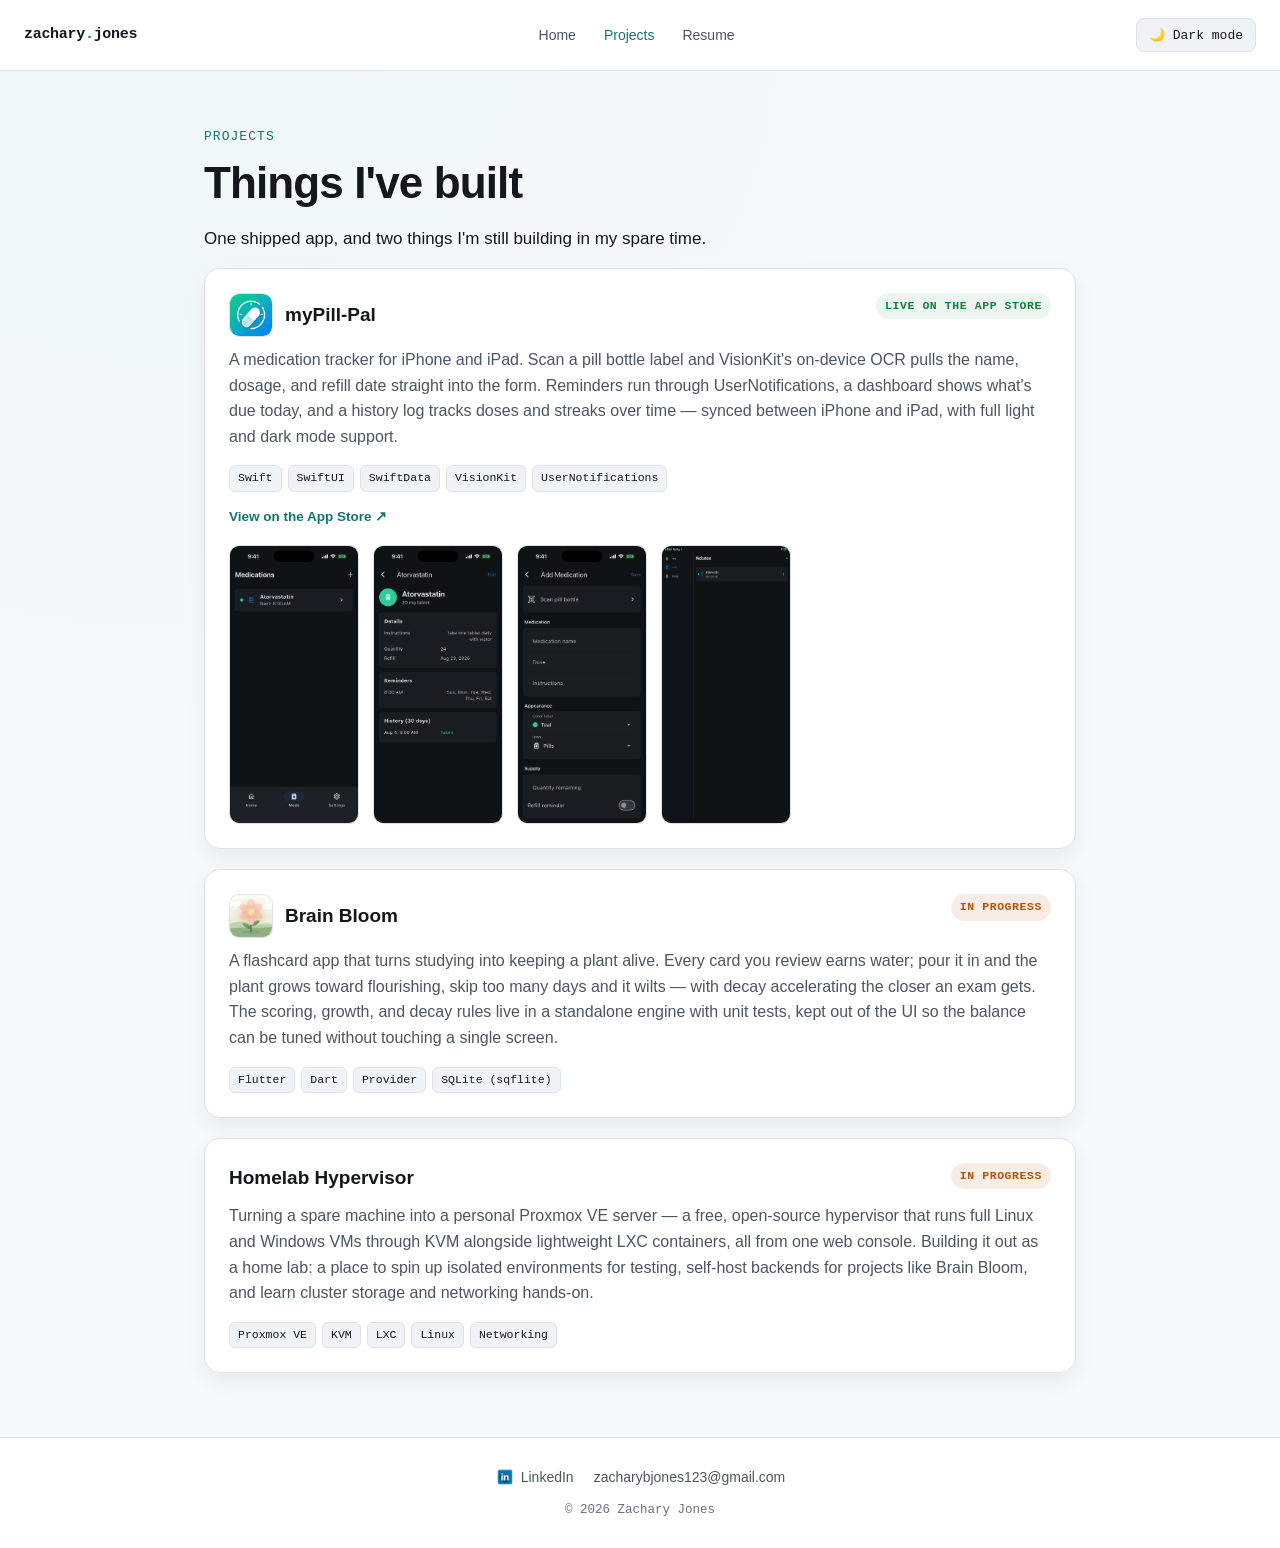
==== projects.html @ 63bf4d77 "Updates to personal website - Rebuild index.html, resume.html, portfolio.css, and portfolio.js with " ====
<!DOCTYPE html>
<html lang="en">
<head>
  <meta charset="UTF-8">
  <title>Projects — Zachary Jones</title>
  <meta name="viewport" content="width=device-width, initial-scale=1">
  <meta name="description" content="Projects by Zachary Jones — a published iOS app, a Flutter app in progress, and a self-hosted Proxmox homelab.">
  <meta name="author" content="Zachary Jones">
  <meta name="theme-color" content="#0b0e11">
  <link rel="icon" href="favicon.ico">
  <script>
    (function () {
      try {
        var stored = localStorage.getItem("theme");
        var light = stored ? stored === "light" : window.matchMedia("(prefers-color-scheme: light)").matches;
        if (light) document.documentElement.classList.add("light-mode");
      } catch (e) {}
    })();
  </script>
  <link rel="stylesheet" href="portfolio.css">
</head>
<body>
  <a class="skip-link" href="#main">Skip to content</a>
  <div class="wrapper">
    <header class="site-header">
      <a class="brand" href="index.html">zachary<span>.</span>jones</a>
      <input type="checkbox" id="navToggle" class="nav-toggle">
      <label for="navToggle" class="nav-toggle-label" aria-label="Toggle navigation menu">
        <svg width="20" height="20" viewBox="0 0 20 20" fill="none" stroke-width="2" stroke-linecap="round">
          <line x1="2" y1="5" x2="18" y2="5"></line>
          <line x1="2" y1="10" x2="18" y2="10"></line>
          <line x1="2" y1="15" x2="18" y2="15"></line>
        </svg>
      </label>
      <nav class="site-nav" aria-label="Primary">
        <a href="index.html">Home</a>
        <a href="projects.html" aria-current="page">Projects</a>
        <a href="resume.html">Resume</a>
      </nav>
      <div class="header-actions">
        <button class="toggle-button" id="darkModeToggle" aria-pressed="false">☀️ Light mode</button>
      </div>
    </header>

    <main id="main">
      <div class="container">
        <p class="eyebrow">Projects</p>
        <h1>Things I've built</h1>
        <p class="lede">One shipped app, and two things I'm still building in my spare time.</p>

        <div class="projects-grid" id="projectsSection"></div>
      </div>
    </main>

    <footer>
      <div class="footer-links">
        <a href="https://www.linkedin.com/in/zachary-jones11/" target="_blank" rel="noopener noreferrer">
          <img class="footer-icon" src="linked-in.jpg" alt="" />
          LinkedIn
        </a>
        <a id="contactEmail" href="#">Loading…</a>
      </div>
      <div class="footer-copy">&copy; 2026 Zachary Jones</div>
    </footer>
  </div>
  <script src="portfolio.js" defer></script>
</body>
</html>
---- portfolio.css ----
/* ==========================================================================
   Zachary Jones — Portfolio
   Design tokens + base styles first, components after, mobile last.
   ========================================================================== */

:root {
  --bg: #0b0e11;
  --bg-elev: #12161b;
  --bg-elev-2: #171c22;
  --border: #232a32;
  --text: #e7edf2;
  --text-dim: #8f9aa6;
  --text-faint: #838f9b;
  --accent: #5eead4;
  --accent-dim: #2f7a6d;
  --accent-ink: #06201c;
  --status-live: #86efac;
  --status-live-bg: rgba(134, 239, 172, 0.1);
  --status-progress: #fbbf24;
  --status-progress-bg: rgba(251, 191, 36, 0.1);
  --radius: 10px;
  --radius-lg: 16px;
  --font-sans: -apple-system, BlinkMacSystemFont, "Segoe UI", Roboto, Helvetica, Arial, sans-serif;
  --font-mono: ui-monospace, SFMono-Regular, "SF Mono", Menlo, Consolas, monospace;
  --shadow-card: 0 1px 0 rgba(255, 255, 255, 0.02) inset, 0 8px 24px rgba(0, 0, 0, 0.28);
  --max-width: 920px;
  color-scheme: dark;
}

/* Light mode overrides */
.light-mode {
  --bg: #f7f8fa;
  --bg-elev: #ffffff;
  --bg-elev-2: #f0f2f5;
  --border: #dde2e7;
  --text: #14181d;
  --text-dim: #4b5561;
  --text-faint: #667085;
  --accent: #0f766e;
  --accent-dim: #0f766e;
  --accent-ink: #ffffff;
  --status-live: #15803d;
  --status-live-bg: rgba(21, 128, 61, 0.08);
  --status-progress: #b45309;
  --status-progress-bg: rgba(180, 83, 9, 0.1);
  --shadow-card: 0 1px 0 rgba(255, 255, 255, 0.6) inset, 0 8px 20px rgba(20, 24, 29, 0.06);
  color-scheme: light;
}

* {
  box-sizing: border-box;
}

html {
  scroll-behavior: smooth;
}

body {
  margin: 0;
  padding: 0;
  font-family: var(--font-sans);
  background:
    radial-gradient(circle at 12% 0%, rgba(94, 234, 212, 0.05), transparent 40%),
    var(--bg);
  color: var(--text);
  line-height: 1.6;
  transition: background-color 0.2s ease, color 0.2s ease;
  -webkit-font-smoothing: antialiased;
}

.wrapper {
  min-height: 100vh;
  display: flex;
  flex-direction: column;
}

a {
  color: var(--accent);
}

.visually-hidden {
  position: absolute;
  width: 1px;
  height: 1px;
  overflow: hidden;
  clip: rect(0 0 0 0);
  white-space: nowrap;
}

.skip-link {
  position: absolute;
  left: 12px;
  top: -48px;
  background: var(--accent);
  color: var(--accent-ink);
  padding: 10px 14px;
  border-radius: var(--radius);
  font-weight: 600;
  text-decoration: none;
  transition: top 0.15s ease;
  z-index: 100;
}
.skip-link:focus {
  top: 12px;
}

/* ---------- Header / nav ---------- */
header.site-header {
  background: var(--bg-elev);
  border-bottom: 1px solid var(--border);
  padding: 16px 24px;
  display: flex;
  align-items: center;
  justify-content: space-between;
  position: sticky;
  top: 0;
  z-index: 10;
  backdrop-filter: saturate(140%) blur(8px);
}

.brand {
  font-family: var(--font-mono);
  font-weight: 600;
  font-size: 15px;
  color: var(--text);
  text-decoration: none;
  letter-spacing: -0.02em;
}
.brand span {
  color: var(--accent);
}

nav.site-nav {
  display: flex;
  align-items: center;
  gap: 4px;
}

nav.site-nav a {
  color: var(--text-dim);
  text-decoration: none;
  font-size: 14px;
  font-weight: 500;
  padding: 8px 12px;
  border-radius: 8px;
  transition: color 0.15s ease, background-color 0.15s ease;
}
nav.site-nav a:hover {
  color: var(--text);
  background: var(--bg-elev-2);
}
nav.site-nav a[aria-current="page"] {
  color: var(--accent);
}

.header-actions {
  display: flex;
  align-items: center;
  gap: 8px;
}

.toggle-button {
  padding: 8px 12px;
  background: var(--bg-elev-2);
  color: var(--text);
  border: 1px solid var(--border);
  border-radius: 8px;
  cursor: pointer;
  font-size: 13px;
  font-family: var(--font-mono);
  display: inline-flex;
  align-items: center;
  gap: 6px;
  transition: border-color 0.15s ease;
}
.toggle-button:hover {
  border-color: var(--accent-dim);
}

/* Mobile nav toggle (hidden checkbox trick) */
.nav-toggle {
  display: none;
}
.nav-toggle-label {
  display: none;
  cursor: pointer;
  padding: 8px;
  border-radius: 8px;
  border: 1px solid var(--border);
  background: var(--bg-elev-2);
}
.nav-toggle-label svg {
  display: block;
  stroke: var(--text);
}

/* ---------- Main content ---------- */
main {
  flex: 1;
}

.container {
  max-width: var(--max-width);
  margin: 0 auto;
  padding: 56px 24px 24px;
}

.eyebrow {
  font-family: var(--font-mono);
  font-size: 13px;
  color: var(--accent);
  text-transform: uppercase;
  letter-spacing: 0.08em;
  margin: 0 0 10px;
}

h1 {
  font-size: clamp(32px, 5vw, 44px);
  line-height: 1.15;
  margin: 0 0 16px;
  letter-spacing: -0.02em;
}

h2 {
  font-size: 22px;
  margin: 0 0 4px;
  letter-spacing: -0.01em;
}

h3 {
  font-size: 17px;
  margin: 0 0 4px;
}

.section-title {
  font-size: 13px;
  font-family: var(--font-mono);
  color: var(--text-faint);
  text-transform: uppercase;
  letter-spacing: 0.1em;
  margin: 0 0 20px;
  display: flex;
  align-items: center;
  gap: 12px;
}
.section-title::after {
  content: "";
  flex: 1;
  height: 1px;
  background: var(--border);
}

p {
  max-width: 640px;
  margin: 0 0 16px;
  color: var(--text-dim);
}

.lede {
  font-size: 17px;
  color: var(--text);
  max-width: 640px;
}

section {
  margin-bottom: 56px;
}

/* ---------- Home hero ---------- */
.hero {
  display: grid;
  grid-template-columns: auto 1fr;
  gap: 32px;
  align-items: center;
  margin-bottom: 48px;
}

.profile-pic {
  width: 160px;
  height: 160px;
  border-radius: 22px;
  object-fit: cover;
  border: 1px solid var(--border);
  box-shadow: var(--shadow-card);
}

.hero-text p {
  max-width: 560px;
}

.cta-row {
  display: flex;
  gap: 12px;
  margin-top: 20px;
  flex-wrap: wrap;
}

.btn {
  display: inline-flex;
  align-items: center;
  gap: 6px;
  padding: 10px 18px;
  border-radius: 8px;
  text-decoration: none;
  font-size: 14px;
  font-weight: 600;
  border: 1px solid transparent;
  transition: transform 0.12s ease, border-color 0.12s ease, background-color 0.12s ease;
}
.btn:hover {
  transform: translateY(-1px);
}
.btn-primary {
  background: var(--accent);
  color: var(--accent-ink);
}
.btn-primary:hover {
  background: var(--accent);
  filter: brightness(1.06);
}
.btn-secondary {
  background: transparent;
  color: var(--text);
  border-color: var(--border);
}
.btn-secondary:hover {
  border-color: var(--accent-dim);
  color: var(--accent);
}

/* ---------- About text ---------- */
.about p {
  max-width: 680px;
}

/* ---------- Skills ---------- */
.skills-grid {
  display: grid;
  grid-template-columns: repeat(auto-fit, minmax(220px, 1fr));
  gap: 16px;
}

.skill-card {
  background: var(--bg-elev);
  border: 1px solid var(--border);
  border-radius: var(--radius-lg);
  padding: 18px 20px;
}

.skill-card h3 {
  font-family: var(--font-mono);
  font-size: 13px;
  color: var(--text-faint);
  text-transform: uppercase;
  letter-spacing: 0.06em;
  margin-bottom: 12px;
}

.chip-row {
  display: flex;
  flex-wrap: wrap;
  gap: 8px;
}

.chip {
  font-family: var(--font-mono);
  font-size: 12.5px;
  padding: 5px 10px;
  background: var(--bg-elev-2);
  border: 1px solid var(--border);
  border-radius: 6px;
  color: var(--text);
}

/* ---------- Projects ---------- */
.projects-grid {
  display: grid;
  gap: 20px;
}

.project-card {
  background: var(--bg-elev);
  border: 1px solid var(--border);
  border-radius: var(--radius-lg);
  padding: 24px;
  box-shadow: var(--shadow-card);
}

.project-head {
  display: flex;
  align-items: flex-start;
  justify-content: space-between;
  gap: 16px;
  flex-wrap: wrap;
  margin-bottom: 6px;
}

.project-title-row {
  display: flex;
  align-items: center;
  gap: 12px;
}

.project-icon {
  width: 44px;
  height: 44px;
  border-radius: 10px;
  object-fit: cover;
  border: 1px solid var(--border);
  flex-shrink: 0;
}

.project-title-row h3 {
  font-size: 19px;
  margin: 0;
}

.status-badge {
  font-family: var(--font-mono);
  font-size: 11.5px;
  padding: 4px 9px;
  border-radius: 999px;
  text-transform: uppercase;
  letter-spacing: 0.05em;
  white-space: nowrap;
  font-weight: 600;
}
.status-live {
  color: var(--status-live);
  background: var(--status-live-bg);
}
.status-progress {
  color: var(--status-progress);
  background: var(--status-progress-bg);
}

.project-card p {
  max-width: 100%;
  margin-top: 10px;
}

.project-links {
  display: flex;
  gap: 14px;
  margin-top: 14px;
  flex-wrap: wrap;
}

.project-links a {
  font-size: 13.5px;
  font-weight: 600;
  text-decoration: none;
  display: inline-flex;
  align-items: center;
  gap: 5px;
}
.project-links a:hover {
  text-decoration: underline;
}

.tag-row {
  display: flex;
  flex-wrap: wrap;
  gap: 6px;
  margin-top: 14px;
}
.tag-row .chip {
  font-size: 11.5px;
  padding: 3px 8px;
}

.screenshots {
  display: flex;
  flex-wrap: wrap;
  gap: 14px;
  margin-top: 18px;
}
.screenshots img {
  width: 130px;
  height: auto;
  border-radius: 10px;
  border: 1px solid var(--border);
  cursor: zoom-in;
  transition: border-color 0.15s ease;
}
.screenshots img:hover {
  border-color: var(--accent-dim);
}

/* Lightbox */
.lightbox {
  position: fixed;
  inset: 0;
  background: rgba(4, 6, 8, 0.86);
  display: none;
  align-items: center;
  justify-content: center;
  z-index: 200;
  padding: 32px;
}
.lightbox.open {
  display: flex;
}
.lightbox img {
  max-width: min(90vw, 480px);
  max-height: 86vh;
  border-radius: 14px;
  box-shadow: 0 20px 60px rgba(0, 0, 0, 0.5);
}
.lightbox-close {
  position: absolute;
  top: 20px;
  right: 24px;
  background: none;
  border: none;
  color: #fff;
  font-size: 28px;
  cursor: pointer;
  line-height: 1;
  padding: 8px;
}

/* ---------- Resume ---------- */
.resume-block {
  margin-bottom: 28px;
  padding-bottom: 28px;
  border-bottom: 1px solid var(--border);
}
.resume-block:last-child {
  border-bottom: none;
}

.resume-entry {
  margin-bottom: 20px;
}
.resume-entry:last-child {
  margin-bottom: 0;
}

.resume-entry-head {
  display: flex;
  justify-content: space-between;
  align-items: baseline;
  gap: 12px;
  flex-wrap: wrap;
}

.resume-entry-head h3 {
  color: var(--text);
}

.resume-role {
  color: var(--text-dim);
  font-size: 14.5px;
}

.resume-duration {
  font-family: var(--font-mono);
  font-size: 12.5px;
  color: var(--text-faint);
  white-space: nowrap;
}

.resume-desc {
  margin-top: 6px;
  font-size: 15px;
}

.resume-details {
  font-size: 14px;
  color: var(--text-faint);
  margin-top: 4px;
}

ul.plain-list {
  list-style: none;
  padding: 0;
  margin: 0;
}
ul.plain-list li {
  color: var(--text-dim);
  padding: 8px 0;
  border-bottom: 1px solid var(--border);
  font-size: 14.5px;
}
ul.plain-list li:last-child {
  border-bottom: none;
}
ul.plain-list li::before {
  content: "› ";
  color: var(--accent);
  font-family: var(--font-mono);
}

.note {
  font-size: 13.5px;
  color: var(--text-faint);
  font-style: italic;
}

/* ---------- Footer ---------- */
footer {
  background: var(--bg-elev);
  border-top: 1px solid var(--border);
  padding: 28px 24px;
  text-align: center;
  margin-top: 40px;
}

.footer-links {
  display: flex;
  justify-content: center;
  align-items: center;
  gap: 20px;
  flex-wrap: wrap;
  margin-bottom: 12px;
}

.footer-links a {
  color: var(--text-dim);
  text-decoration: none;
  font-size: 14px;
  display: inline-flex;
  align-items: center;
  gap: 6px;
}
.footer-links a:hover {
  color: var(--accent);
}

footer img.footer-icon {
  width: 20px;
  height: 20px;
  border-radius: 4px;
  vertical-align: middle;
}

.footer-copy {
  font-size: 12.5px;
  color: var(--text-faint);
  font-family: var(--font-mono);
}

/* ---------- Focus states (a11y) ---------- */
a:focus-visible,
button:focus-visible,
.nav-toggle-label:focus-visible {
  outline: 2px solid var(--accent);
  outline-offset: 2px;
  border-radius: 4px;
}

/* ---------- Mobile ---------- */
@media only screen and (max-width: 640px) {
  header.site-header {
    padding: 14px 16px;
  }

  .nav-toggle-label {
    display: inline-flex;
  }

  nav.site-nav {
    position: absolute;
    top: 100%;
    left: 0;
    right: 0;
    background: var(--bg-elev);
    border-bottom: 1px solid var(--border);
    flex-direction: column;
    align-items: stretch;
    padding: 8px 16px 16px;
    gap: 2px;
    display: none;
  }
  nav.site-nav a {
    padding: 12px;
  }
  .nav-toggle:checked ~ nav.site-nav {
    display: flex;
  }

  .container {
    padding: 40px 18px 18px;
  }

  .hero {
    grid-template-columns: 1fr;
    text-align: center;
    justify-items: center;
  }
  .hero-text p {
    margin-left: auto;
    margin-right: auto;
  }
  .cta-row {
    justify-content: center;
  }

  .profile-pic {
    width: 128px;
    height: 128px;
  }

  .project-head {
    flex-direction: column;
  }

  .resume-entry-head {
    flex-direction: column;
    gap: 2px;
  }

  .screenshots img {
    width: 104px;
  }
}
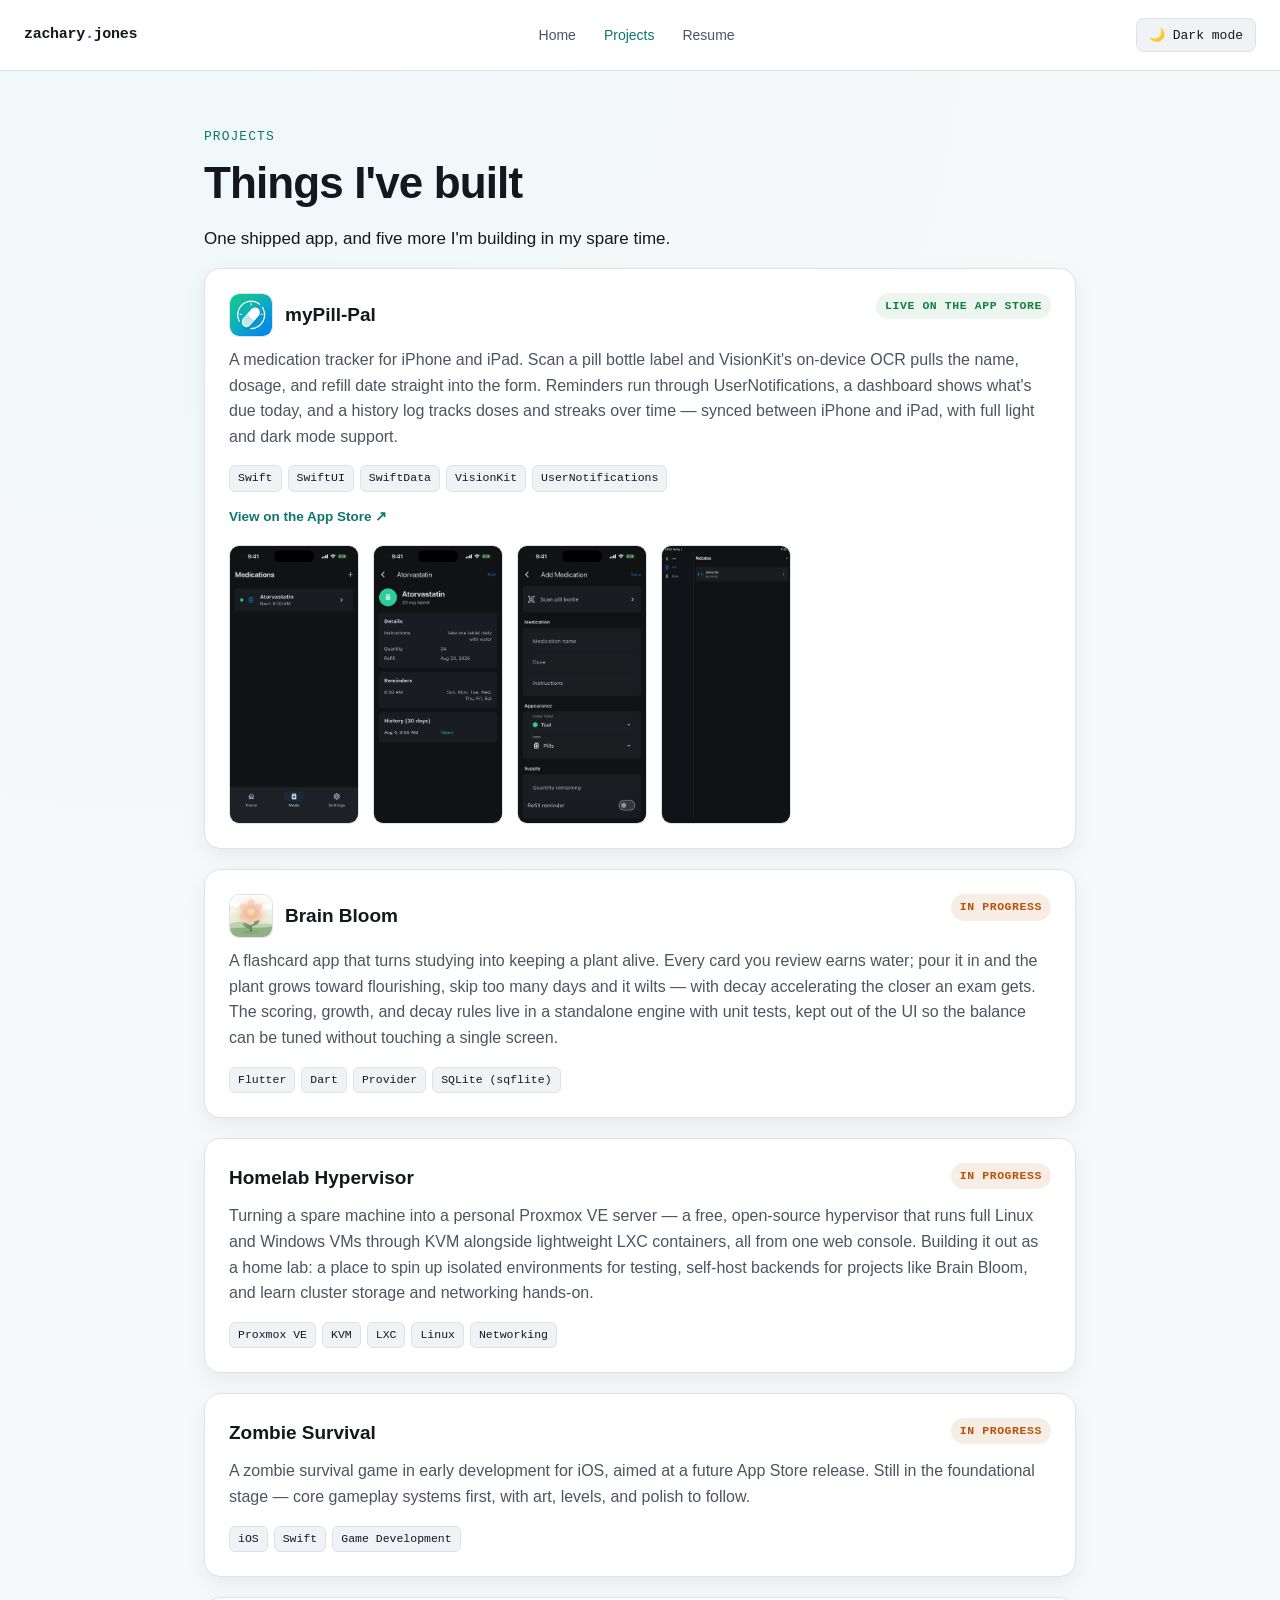
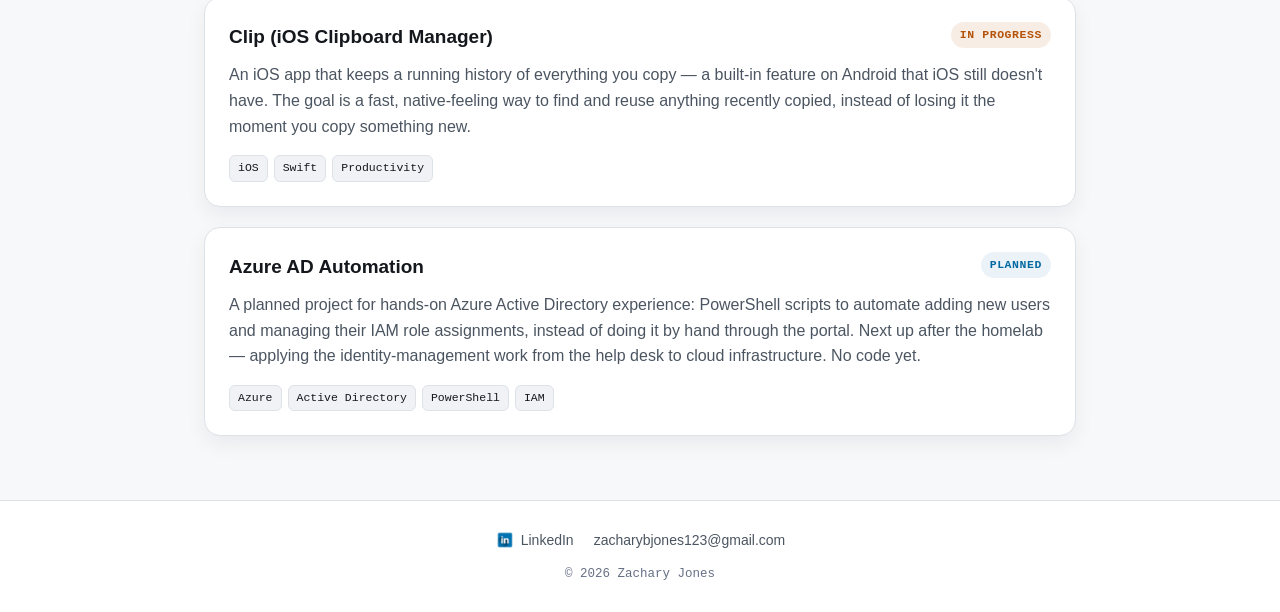
==== commit aa7918fe: "Add Zombie Survival, clipboard app, and Azure AD projects - Add Zombie Survival (iOS game, in progre" ====
--- a/projects.html
+++ b/projects.html
@@ -46,7 +46,7 @@
       <div class="container">
         <p class="eyebrow">Projects</p>
         <h1>Things I've built</h1>
-        <p class="lede">One shipped app, and two things I'm still building in my spare time.</p>
+        <p class="lede">One shipped app, and five more I'm building in my spare time.</p>
 
         <div class="projects-grid" id="projectsSection"></div>
       </div>
--- a/portfolio.css
+++ b/portfolio.css
@@ -18,6 +18,8 @@
   --status-live-bg: rgba(134, 239, 172, 0.1);
   --status-progress: #fbbf24;
   --status-progress-bg: rgba(251, 191, 36, 0.1);
+  --status-planned: #7dd3fc;
+  --status-planned-bg: rgba(125, 211, 252, 0.1);
   --radius: 10px;
   --radius-lg: 16px;
   --font-sans: -apple-system, BlinkMacSystemFont, "Segoe UI", Roboto, Helvetica, Arial, sans-serif;
@@ -43,6 +45,8 @@
   --status-live-bg: rgba(21, 128, 61, 0.08);
   --status-progress: #b45309;
   --status-progress-bg: rgba(180, 83, 9, 0.1);
+  --status-planned: #0369a1;
+  --status-planned-bg: rgba(3, 105, 161, 0.08);
   --shadow-card: 0 1px 0 rgba(255, 255, 255, 0.6) inset, 0 8px 20px rgba(20, 24, 29, 0.06);
   color-scheme: light;
 }
@@ -433,6 +437,10 @@
   color: var(--status-progress);
   background: var(--status-progress-bg);
 }
+.status-planned {
+  color: var(--status-planned);
+  background: var(--status-planned-bg);
+}
 
 .project-card p {
   max-width: 100%;
